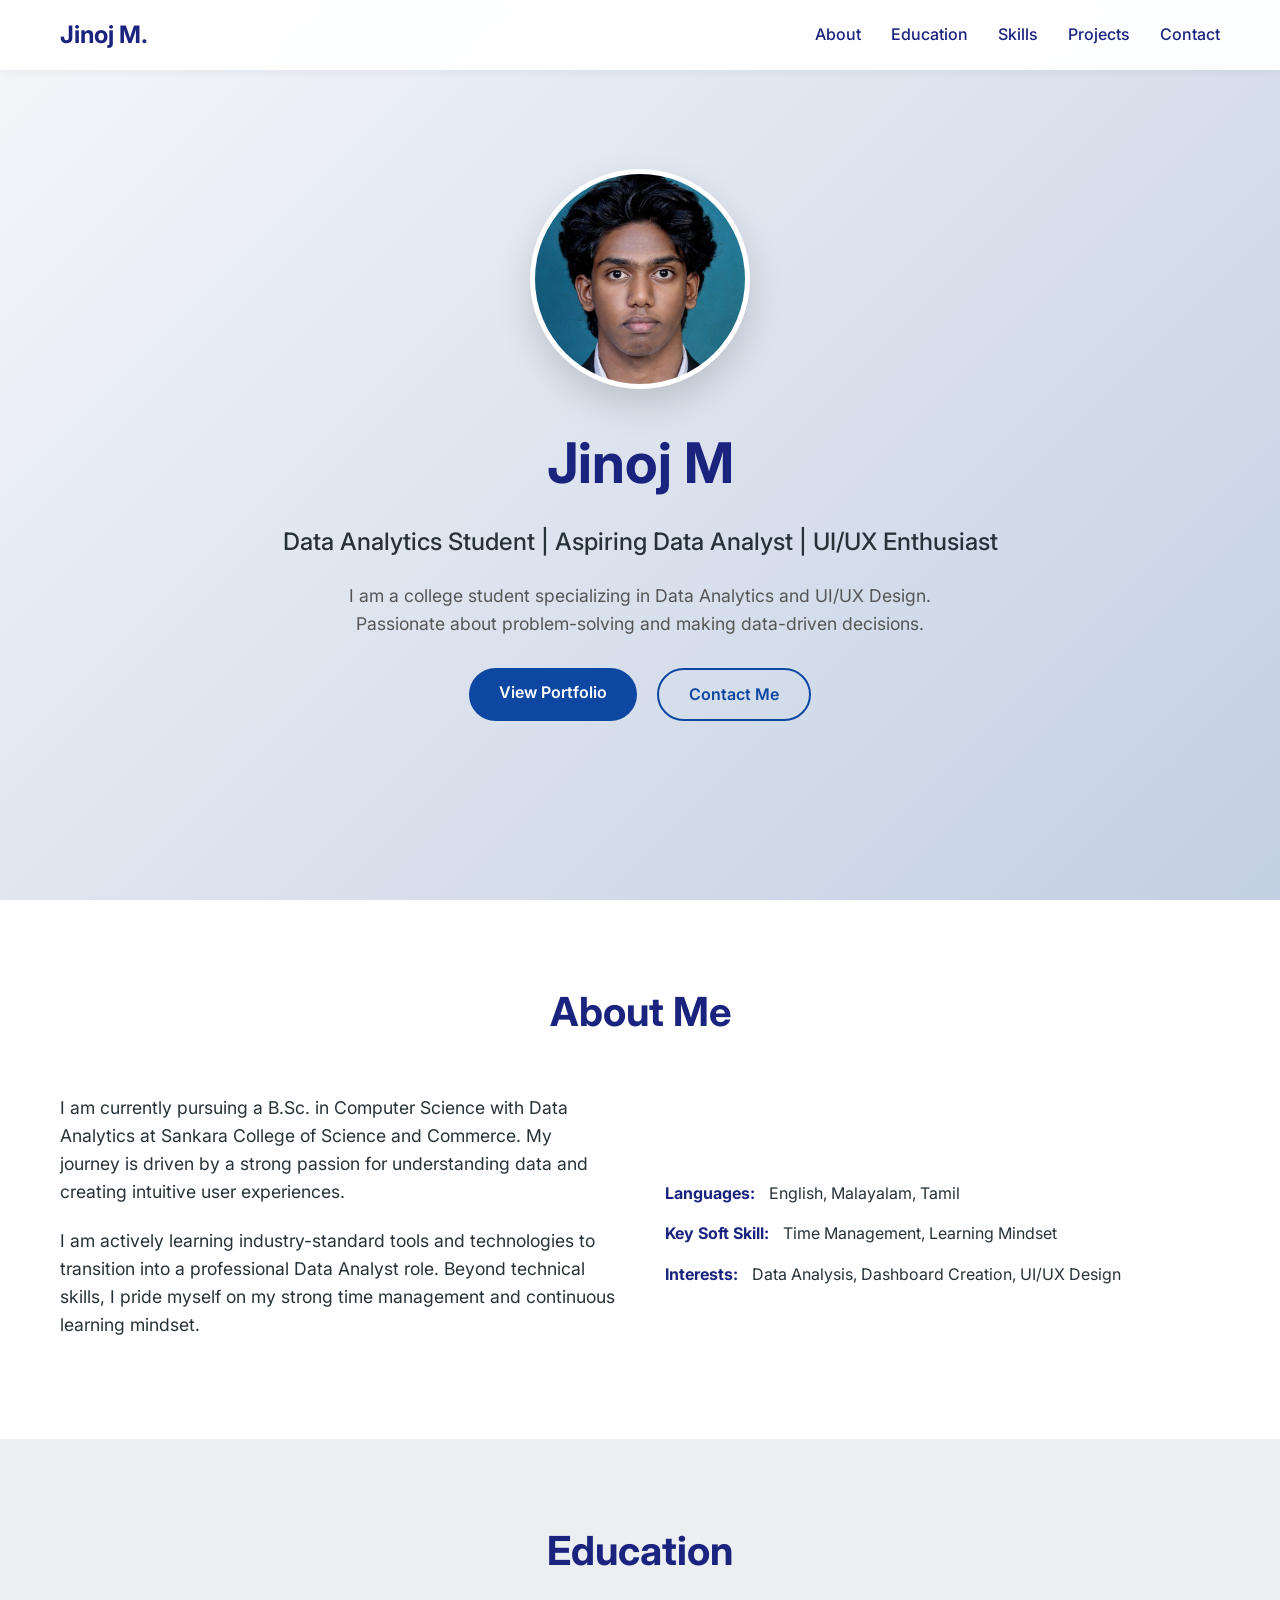
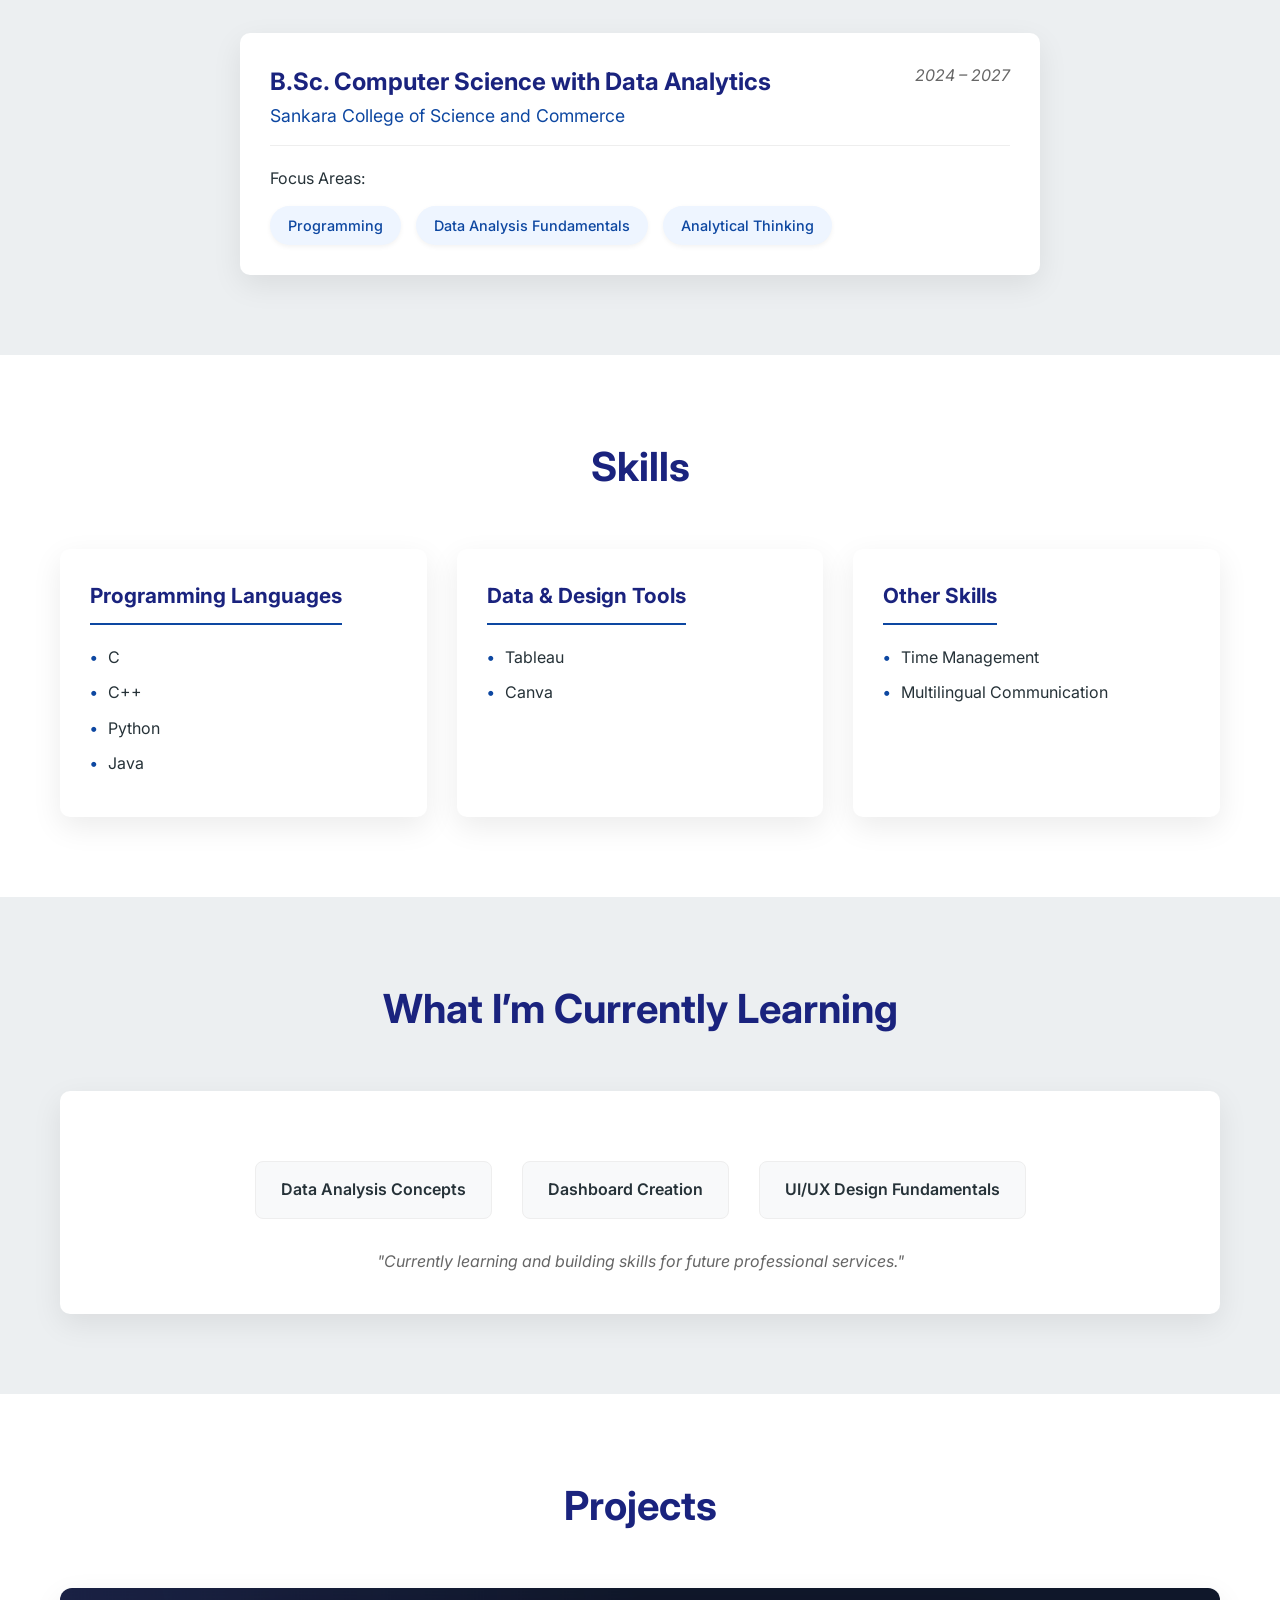
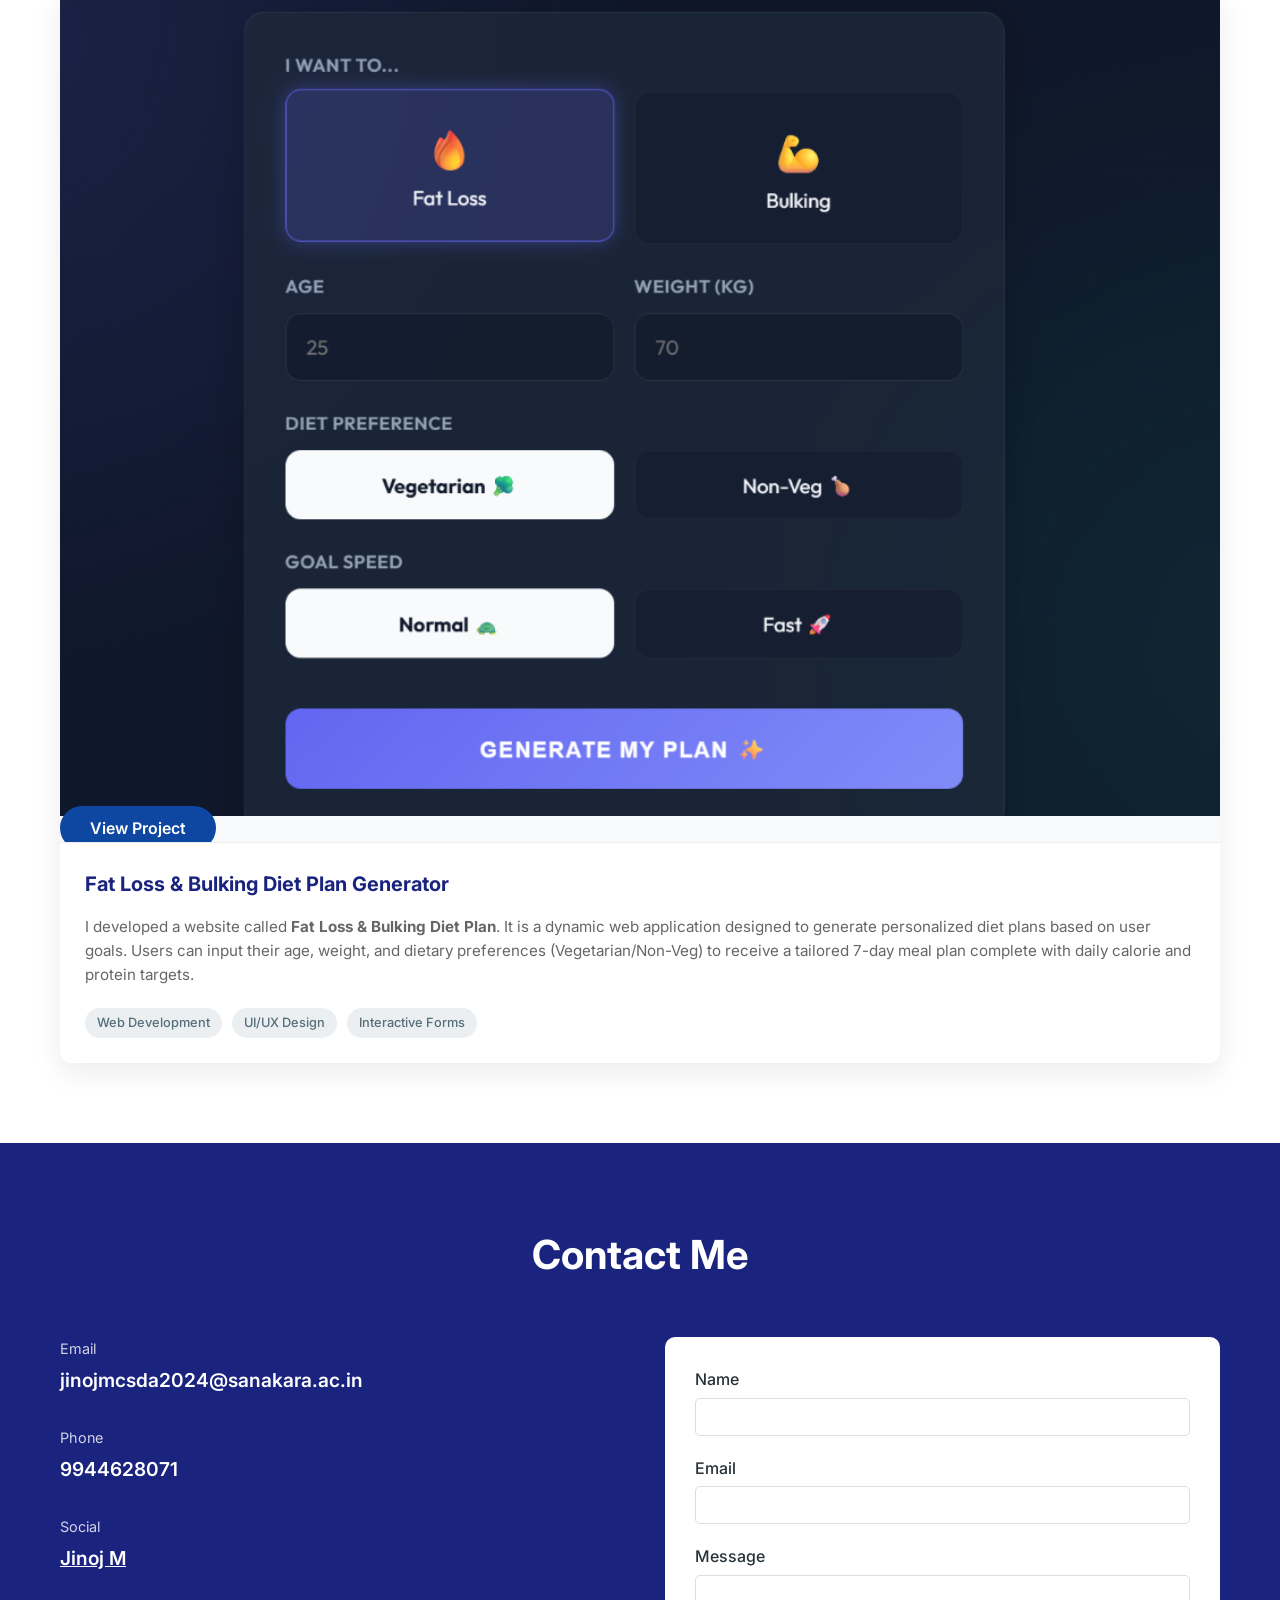
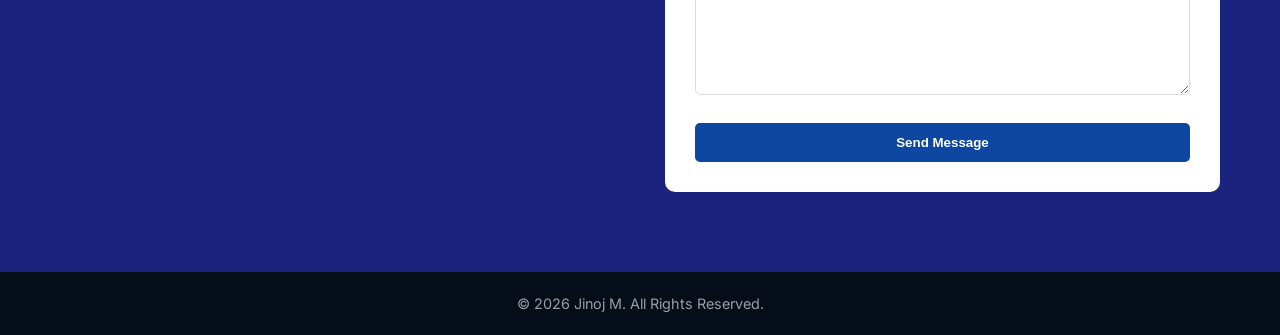
==== index.html @ 9c30ae32 "Initial commit" ====
<!DOCTYPE html>
<html lang="en">

<head>
    <meta charset="UTF-8">
    <meta name="viewport" content="width=device-width, initial-scale=1.0">
    <title>Jinoj M | Data Analysis & UI/UX Portfolio</title>
    <meta name="description"
        content="Portfolio of Jinoj M - Computer Science student specializing in Data Analytics and UI/UX Design.">
    <link href="https://fonts.googleapis.com/css2?family=Inter:wght@400;500;600;700&display=swap" rel="stylesheet">
    <link rel="stylesheet" href="styles.css">
</head>

<body>

    <!-- Header -->
    <header>
        <div class="container">
            <nav>
                <div class="logo">Jinoj M.</div>
                <ul class="nav-links">
                    <li><a href="#about">About</a></li>
                    <li><a href="#education">Education</a></li>
                    <li><a href="#skills">Skills</a></li>
                    <li><a href="#projects">Projects</a></li>
                    <li><a href="#contact">Contact</a></li>
                </ul>
            </nav>
        </div>
    </header>

    <!-- Hero Section -->
    <section id="hero">
        <div class="container hero-content">
            <div class="profile-img-container">
                <img src="assets/profile.jpg" alt="Jinoj M" class="profile-img">
            </div>
            <h1 class="hero-title">Jinoj M</h1>
            <h2 class="hero-subtitle">Data Analytics Student | Aspiring Data Analyst | UI/UX Enthusiast</h2>
            <p class="hero-description">
                I am a college student specializing in Data Analytics and UI/UX Design.
                Passionate about problem-solving and making data-driven decisions.
            </p>
            <div class="cta-buttons">
                <a href="#projects" class="btn btn-primary">View Portfolio</a>
                <a href="#contact" class="btn btn-secondary">Contact Me</a>
            </div>
        </div>
    </section>

    <!-- About Section -->
    <section id="about">
        <div class="container">
            <h2 class="section-title">About Me</h2>
            <div class="about-grid">
                <div class="about-text">
                    <p>
                        I am currently pursuing a B.Sc. in Computer Science with Data Analytics at Sankara College of
                        Science and Commerce.
                        My journey is driven by a strong passion for understanding data and creating intuitive user
                        experiences.
                    </p>
                    <p>
                        I am actively learning industry-standard tools and technologies to transition into a
                        professional Data Analyst role.
                        Beyond technical skills, I pride myself on my strong time management and continuous learning
                        mindset.
                    </p>
                </div>
                <div class="about-info">
                    <ul class="info-list">
                        <li class="info-item">
                            <span class="info-label">Languages:</span> English, Malayalam, Tamil
                        </li>
                        <li class="info-item">
                            <span class="info-label">Key Soft Skill:</span> Time Management, Learning Mindset
                        </li>
                        <li class="info-item">
                            <span class="info-label">Interests:</span> Data Analysis, Dashboard Creation, UI/UX Design
                        </li>
                    </ul>
                </div>
            </div>
        </div>
    </section>

    <!-- Education Section -->
    <section id="education">
        <div class="container">
            <h2 class="section-title">Education</h2>
            <div class="edu-card">
                <div class="edu-header">
                    <div>
                        <div class="degree">B.Sc. Computer Science with Data Analytics</div>
                        <div class="institution">Sankara College of Science and Commerce</div>
                    </div>
                    <div class="year">2024 – 2027</div>
                </div>
                <p>Focus Areas:</p>
                <div class="coursework-list">
                    <span class="course-tag">Programming</span>
                    <span class="course-tag">Data Analysis Fundamentals</span>
                    <span class="course-tag">Analytical Thinking</span>
                </div>
            </div>
        </div>
    </section>

    <!-- Skills Section -->
    <section id="skills">
        <div class="container">
            <h2 class="section-title">Skills</h2>
            <div class="skills-grid">
                <!-- Programming Languages -->
                <div class="skill-category">
                    <h3 class="category-title">Programming Languages</h3>
                    <ul class="skill-list">
                        <li>C</li>
                        <li>C++</li>
                        <li>Python</li>
                        <li>Java</li>
                    </ul>
                </div>

                <!-- Data & Design Tools -->
                <div class="skill-category">
                    <h3 class="category-title">Data & Design Tools</h3>
                    <ul class="skill-list">
                        <li>Tableau</li>
                        <li>Canva</li>
                    </ul>
                </div>

                <!-- Other Skills -->
                <div class="skill-category">
                    <h3 class="category-title">Other Skills</h3>
                    <ul class="skill-list">
                        <li>Time Management</li>
                        <li>Multilingual Communication</li>
                    </ul>
                </div>
            </div>
        </div>
    </section>

    <!-- Services / Learning Focus -->
    <section id="learning">
        <div class="container">
            <h2 class="section-title">What I’m Currently Learning</h2>
            <div class="learning-card">
                <div class="learning-items">
                    <div class="learning-item">Data Analysis Concepts</div>
                    <div class="learning-item">Dashboard Creation</div>
                    <div class="learning-item">UI/UX Design Fundamentals</div>
                </div>
                <p class="learning-note">"Currently learning and building skills for future professional services."</p>
            </div>
        </div>
    </section>

    <!-- Projects Section -->
    <section id="projects">
        <div class="container">
            <h2 class="section-title">Projects</h2>
            <div class="projects-grid">
                <!-- Diet Plan Project -->
                <div class="project-card active-project">
                    <div class="project-image">
                        <img src="assets/project_diet_1.png" alt="Fat Loss & Bulking Diet Plan App">
                        <div class="project-overlay">
                            <a href="file:///C:/Users/Manoj%20M/Documents/fat%20loss%20and%20bulking%20diet%20plan/index.html"
                                class="btn btn-primary btn-sm" target="_blank">View Project</a>
                        </div>
                    </div>
                    <div class="project-info">
                        <h3>Fat Loss & Bulking Diet Plan Generator</h3>
                        <p class="project-desc">
                            I developed a website called <strong>Fat Loss & Bulking Diet Plan</strong>. It is a dynamic
                            web application designed to generate personalized diet plans based on user goals.
                            Users can input their age, weight, and dietary preferences (Vegetarian/Non-Veg) to receive a
                            tailored 7-day meal plan
                            complete with daily calorie and protein targets.
                        </p>
                        <ul class="project-tags">
                            <li>Web Development</li>
                            <li>UI/UX Design</li>
                            <li>Interactive Forms</li>
                        </ul>
                    </div>
                </div>
                <!-- Additional placeholder cards can be added here -->
            </div>
        </div>
    </section>

    <!-- Contact Section -->
    <section id="contact">
        <div class="container">
            <h2 class="section-title">Contact Me</h2>
            <div class="contact-content">
                <div class="contact-info">
                    <div class="contact-info-item">
                        <span class="contact-label">Email</span>
                        <div class="contact-value"><a
                                href="mailto:jinojmcsda2024@sanakara.ac.in">jinojmcsda2024@sanakara.ac.in</a></div>
                    </div>
                    <div class="contact-info-item">
                        <span class="contact-label">Phone</span>
                        <div class="contact-value"><a href="tel:9944628071">9944628071</a></div>
                    </div>
                    <div class="contact-info-item">
                        <span class="contact-label">Social</span>
                        <div class="contact-value"><a href="https://www.linkedin.com/in/jinoj-m" target="_blank"
                                style="text-decoration: underline;">Jinoj M</a></div>
                    </div>
                </div>
                <div class="contact-form-container">
                    <form class="contact-form">
                        <div class="form-group">
                            <label for="name">Name</label>
                            <input type="text" id="name" required>
                        </div>
                        <div class="form-group">
                            <label for="email">Email</label>
                            <input type="email" id="email" required>
                        </div>
                        <div class="form-group">
                            <label for="message">Message</label>
                            <textarea id="message" required></textarea>
                        </div>
                        <button type="submit" class="submit-btn">Send Message</button>
                    </form>
                </div>
            </div>
        </div>
    </section>

    <footer>
        <div class="container">
            <p>&copy; 2026 Jinoj M. All Rights Reserved.</p>
        </div>
    </footer>

    <script src="script.js"></script>
</body>

</html>
---- styles.css ----
:root {
    --primary-color: #0d47a1;
    /* Deeper, more professional blue */
    --accent-color: #1976d2;
    /* Brighter accent */
    --secondary-color: #1a237e;
    /* Deep navy */
    --text-color: #263238;
    /* Dark slate for better readability */
    --text-light: #546e7a;
    --bg-color: #ffffff;
    --light-bg: #eceff1;
    /* Very subtle cool grey */
    --card-shadow: 0 10px 30px rgba(0, 0, 0, 0.08);
    /* softer, deeper shadow */
    --transition-speed: 0.3s;
    --font-family: 'Inter', system-ui, -apple-system, sans-serif;
}

* {
    margin: 0;
    padding: 0;
    box-sizing: border-box;
}

body {
    font-family: var(--font-family);
    line-height: 1.6;
    color: var(--text-color);
    background-color: var(--bg-color);
}

a {
    text-decoration: none;
    color: inherit;
    transition: color var(--transition-speed);
}

ul {
    list-style: none;
}

/* Base Layout */
.container {
    max-width: 1200px;
    margin: 0 auto;
    padding: 0 20px;
}

section {
    padding: 80px 0;
}

.section-title {
    text-align: center;
    font-size: 2.5rem;
    margin-bottom: 50px;
    color: var(--secondary-color);
}

/* Header */
header {
    background: rgba(255, 255, 255, 0.95);
    backdrop-filter: blur(10px);
    position: fixed;
    width: 100%;
    top: 0;
    z-index: 1000;
    box-shadow: 0 2px 10px rgba(0, 0, 0, 0.05);
}

nav {
    display: flex;
    justify-content: space-between;
    align-items: center;
    height: 70px;
}

.logo {
    font-size: 1.5rem;
    font-weight: 700;
    color: var(--secondary-color);
}

.nav-links {
    display: flex;
    gap: 30px;
}

.nav-links a {
    font-weight: 500;
    color: var(--secondary-color);
}

.nav-links a:hover {
    color: var(--primary-color);
}

/* Hero Section */
#hero {
    height: 100vh;
    display: flex;
    align-items: center;
    justify-content: center;
    background: linear-gradient(135deg, #f5f7fa 0%, #c3cfe2 100%);
    padding-top: 70px;
}

.hero-content {
    text-align: center;
    max-width: 800px;
}

.profile-img-container {
    width: 220px;
    height: 220px;
    margin: 0 auto 30px;
    border-radius: 50%;
    overflow: hidden;
    border: 5px solid white;
    box-shadow: 0 15px 35px rgba(0, 0, 0, 0.15);
    /* specific shadow for depth */
    position: relative;
    background: #fff;
}

.profile-img {
    width: 100%;
    height: 100%;
    object-fit: cover;
    object-position: center 20%;
    /* Shifts focus slightly up to face/hair */
    transition: transform 0.5s ease;
}

.profile-img:hover {
    transform: scale(1.05);
    /* Subtle zoom on hover */
}

.hero-title {
    font-size: 3.5rem;
    color: var(--secondary-color);
    margin-bottom: 15px;
}

.hero-subtitle {
    font-size: 1.5rem;
    color: var(--text-color);
    margin-bottom: 20px;
    font-weight: 500;
}

.hero-description {
    font-size: 1.1rem;
    color: #555;
    margin-bottom: 30px;
    max-width: 600px;
    margin-left: auto;
    margin-right: auto;
}

.cta-buttons {
    display: flex;
    gap: 20px;
    justify-content: center;
}

.btn {
    padding: 12px 30px;
    border-radius: 30px;
    font-weight: 600;
    cursor: pointer;
    transition: transform var(--transition-speed), box-shadow var(--transition-speed);
}

.btn:hover {
    transform: translateY(-2px);
    box-shadow: 0 5px 15px rgba(0, 0, 0, 0.1);
}

.btn-primary {
    background-color: var(--primary-color);
    color: white;
    border: none;
}

.btn-secondary {
    background-color: transparent;
    border: 2px solid var(--primary-color);
    color: var(--primary-color);
}

.btn-secondary:hover {
    background-color: var(--primary-color);
    color: white;
}

/* About Section */
#about {
    background-color: var(--bg-color);
}

.about-grid {
    display: grid;
    grid-template-columns: 1fr 1fr;
    gap: 50px;
    align-items: center;
}

.about-text p {
    margin-bottom: 20px;
    font-size: 1.1rem;
}

.info-list {
    margin-top: 30px;
}

.info-item {
    margin-bottom: 15px;
}

.info-label {
    font-weight: 700;
    color: var(--secondary-color);
    margin-right: 10px;
}

/* Education Section */
#education {
    background-color: var(--light-bg);
}

.edu-card {
    background: white;
    padding: 30px;
    border-radius: 10px;
    box-shadow: var(--card-shadow);
    max-width: 800px;
    margin: 0 auto;
}

.edu-header {
    display: flex;
    justify-content: space-between;
    margin-bottom: 20px;
    border-bottom: 1px solid #eee;
    padding-bottom: 15px;
}

.degree {
    font-size: 1.5rem;
    color: var(--secondary-color);
    font-weight: 700;
}

.institution {
    font-size: 1.1rem;
    color: var(--primary-color);
}

.year {
    color: #666;
    font-style: italic;
}

.coursework-list {
    display: flex;
    gap: 15px;
    flex-wrap: wrap;
    margin-top: 15px;
}

.course-tag {
    background: #eef5ff;
    color: var(--primary-color);
    padding: 8px 18px;
    border-radius: 25px;
    font-size: 0.9rem;
    font-weight: 500;
    box-shadow: 0 2px 5px rgba(0, 0, 0, 0.05);
}

/* Skills Section */
#skills {
    background-color: var(--bg-color);
}

.skills-grid {
    display: grid;
    grid-template-columns: repeat(auto-fit, minmax(300px, 1fr));
    gap: 30px;
}

.skill-category {
    background: white;
    padding: 30px;
    border-radius: 10px;
    box-shadow: var(--card-shadow);
    transition: transform var(--transition-speed);
}

.skill-category:hover {
    transform: translateY(-5px);
}

.category-title {
    font-size: 1.3rem;
    margin-bottom: 20px;
    color: var(--secondary-color);
    border-bottom: 2px solid var(--primary-color);
    padding-bottom: 10px;
    display: inline-block;
}

.skill-list li {
    margin-bottom: 10px;
    display: flex;
    align-items: center;
}

.skill-list li::before {
    content: "•";
    color: var(--primary-color);
    font-weight: bold;
    margin-right: 10px;
}

/* Services / Learning Section */
#learning {
    background-color: var(--light-bg);
}

.learning-card {
    background: white;
    padding: 40px;
    border-radius: 10px;
    box-shadow: var(--card-shadow);
    text-align: center;
}

.learning-items {
    display: flex;
    justify-content: center;
    gap: 30px;
    flex-wrap: wrap;
    margin: 30px 0;
}

.learning-item {
    background: #f8f9fa;
    padding: 15px 25px;
    border-radius: 8px;
    border: 1px solid #eee;
    font-weight: 600;
}

.learning-note {
    color: #666;
    font-style: italic;
    margin-top: 20px;
}

/* Projects Section */
#projects {
    background-color: var(--bg-color);
}

.projects-grid {
    display: grid;
    grid-template-columns: repeat(auto-fit, minmax(320px, 1fr));
    gap: 30px;
}

.project-card {
    background: white;
    border-radius: 12px;
    overflow: hidden;
    box-shadow: var(--card-shadow);
    transition: transform var(--transition-speed);
    display: flex;
    flex-direction: column;
    border: none;
    height: auto;
}

.project-card:hover {
    transform: translateY(-5px);
}

.project-image {
    width: 100%;
    height: auto;
    /* Let image define height */
    overflow: hidden;
    position: relative;
    background: #f8f9fa;
    border-bottom: 1px solid #eee;
}

.project-image img {
    width: 100%;
    height: auto;
    display: block;
    transition: transform 0.5s;
}

.project-card:hover .project-image img {
    transform: scale(1.05);
}

.project-info {
    padding: 25px;
}

.project-info h3 {
    font-size: 1.25rem;
    margin-bottom: 15px;
    color: var(--secondary-color);
}

.project-desc {
    font-size: 0.95rem;
    color: #666;
    margin-bottom: 20px;
    line-height: 1.6;
}

.project-tags {
    display: flex;
    gap: 10px;
    flex-wrap: wrap;
    margin-top: auto;
}

.project-tags li {
    background: var(--light-bg);
    color: var(--text-light);
    font-size: 0.8rem;
    padding: 5px 12px;
    border-radius: 15px;
    font-weight: 500;
}

.project-tags li::before {
    content: none;
}

/* Contact Section */
#contact {
    background-color: var(--secondary-color);
    color: white;
}

#contact .section-title {
    color: white;
}

.contact-content {
    display: grid;
    grid-template-columns: 1fr 1fr;
    gap: 50px;
}

.contact-info-item {
    margin-bottom: 30px;
}

.contact-label {
    display: block;
    font-size: 0.9rem;
    opacity: 0.8;
    margin-bottom: 5px;
}

.contact-value {
    font-size: 1.2rem;
    font-weight: 600;
}

.contact-form {
    background: white;
    padding: 30px;
    border-radius: 10px;
    color: var(--text-color);
}

.form-group {
    margin-bottom: 20px;
}

.form-group label {
    display: block;
    margin-bottom: 5px;
    font-weight: 500;
}

.form-group input,
.form-group textarea {
    width: 100%;
    padding: 10px;
    border: 1px solid #ddd;
    border-radius: 5px;
    font-family: inherit;
}

.form-group textarea {
    height: 120px;
    resize: vertical;
}

.submit-btn {
    width: 100%;
    background-color: var(--primary-color);
    color: white;
    border: none;
    padding: 12px;
    border-radius: 5px;
    font-weight: 600;
    cursor: pointer;
}

.submit-btn:hover {
    background-color: #0056b3;
}

/* Footer */
footer {
    background-color: #050d18;
    color: rgba(255, 255, 255, 0.6);
    text-align: center;
    padding: 20px 0;
    font-size: 0.9rem;
}

/* Responsive */
@media (max-width: 768px) {
    .nav-links {
        display: none;
        /* Simplification for task; would usually be a hamburger menu */
    }

    .hero-title {
        font-size: 2.5rem;
    }

    .about-grid,
    .contact-content {
        grid-template-columns: 1fr;
    }

    .contact-form {
        margin-top: 30px;
    }
}
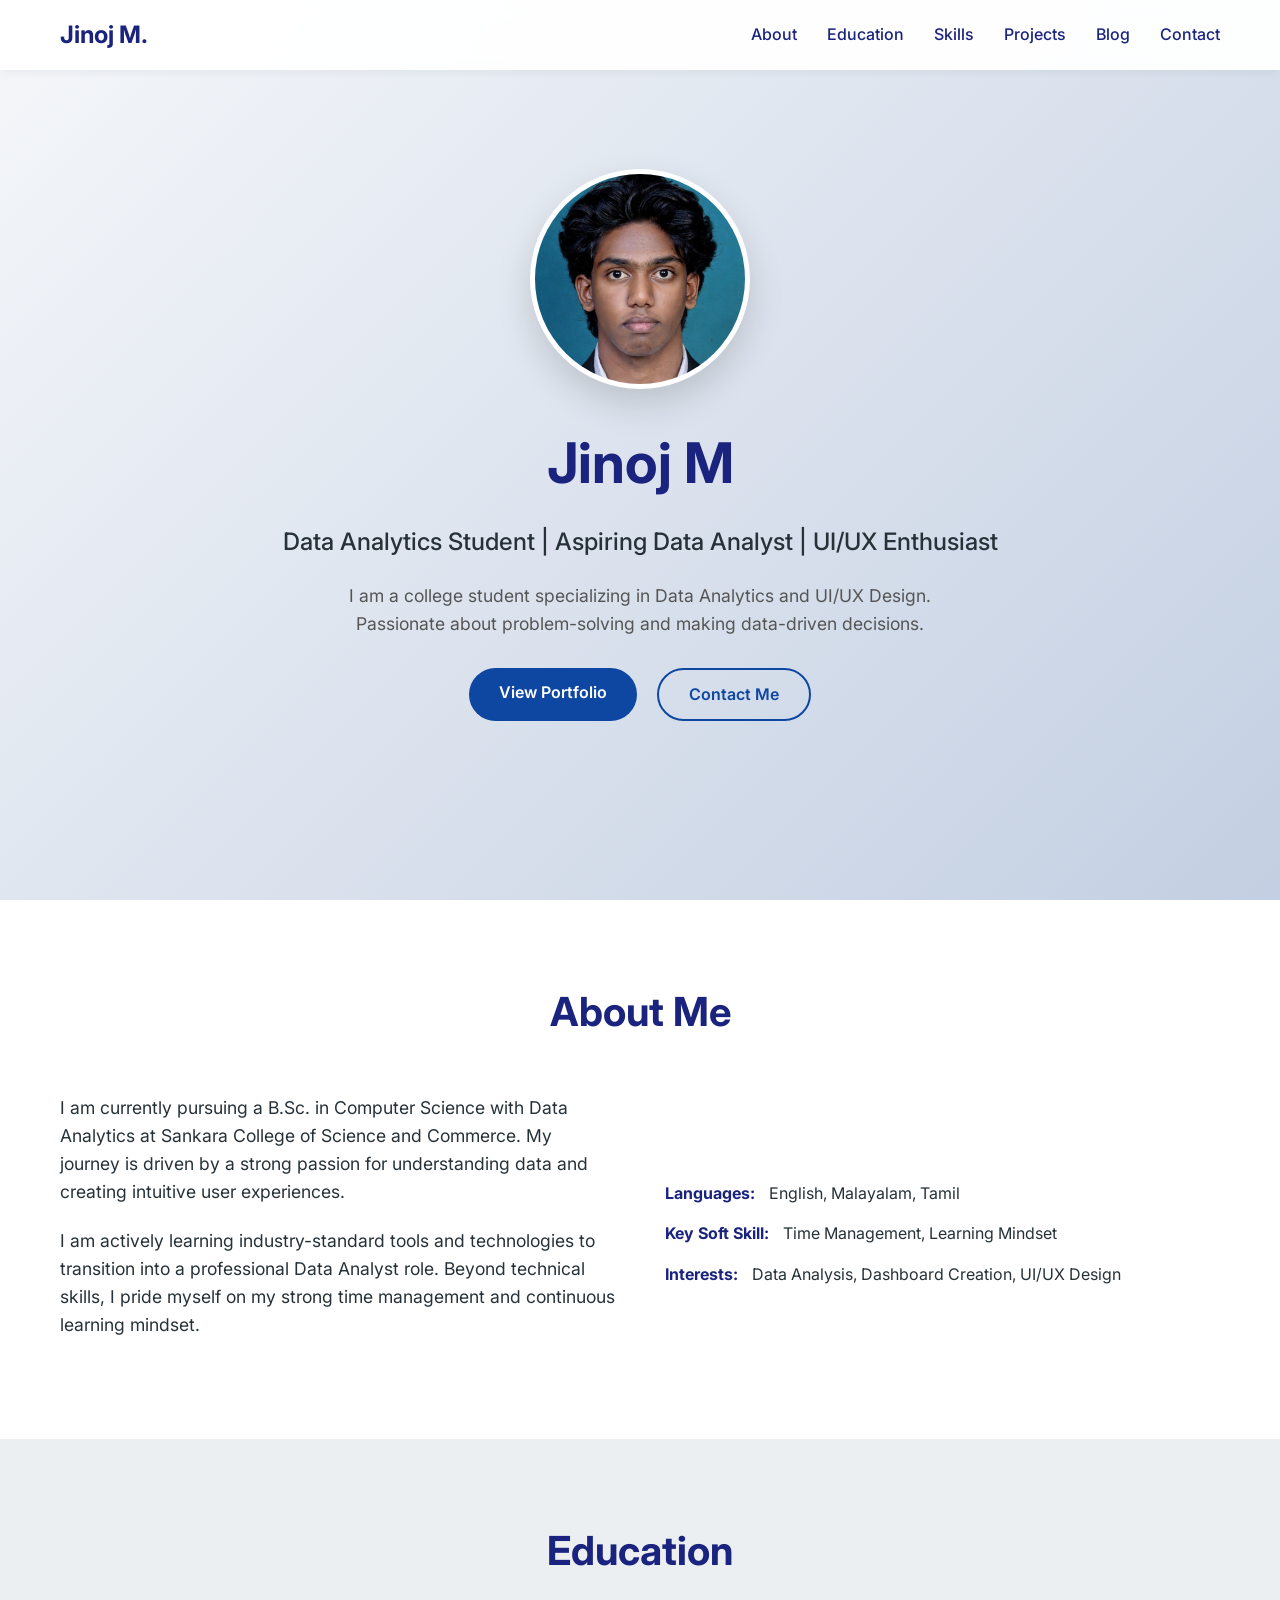
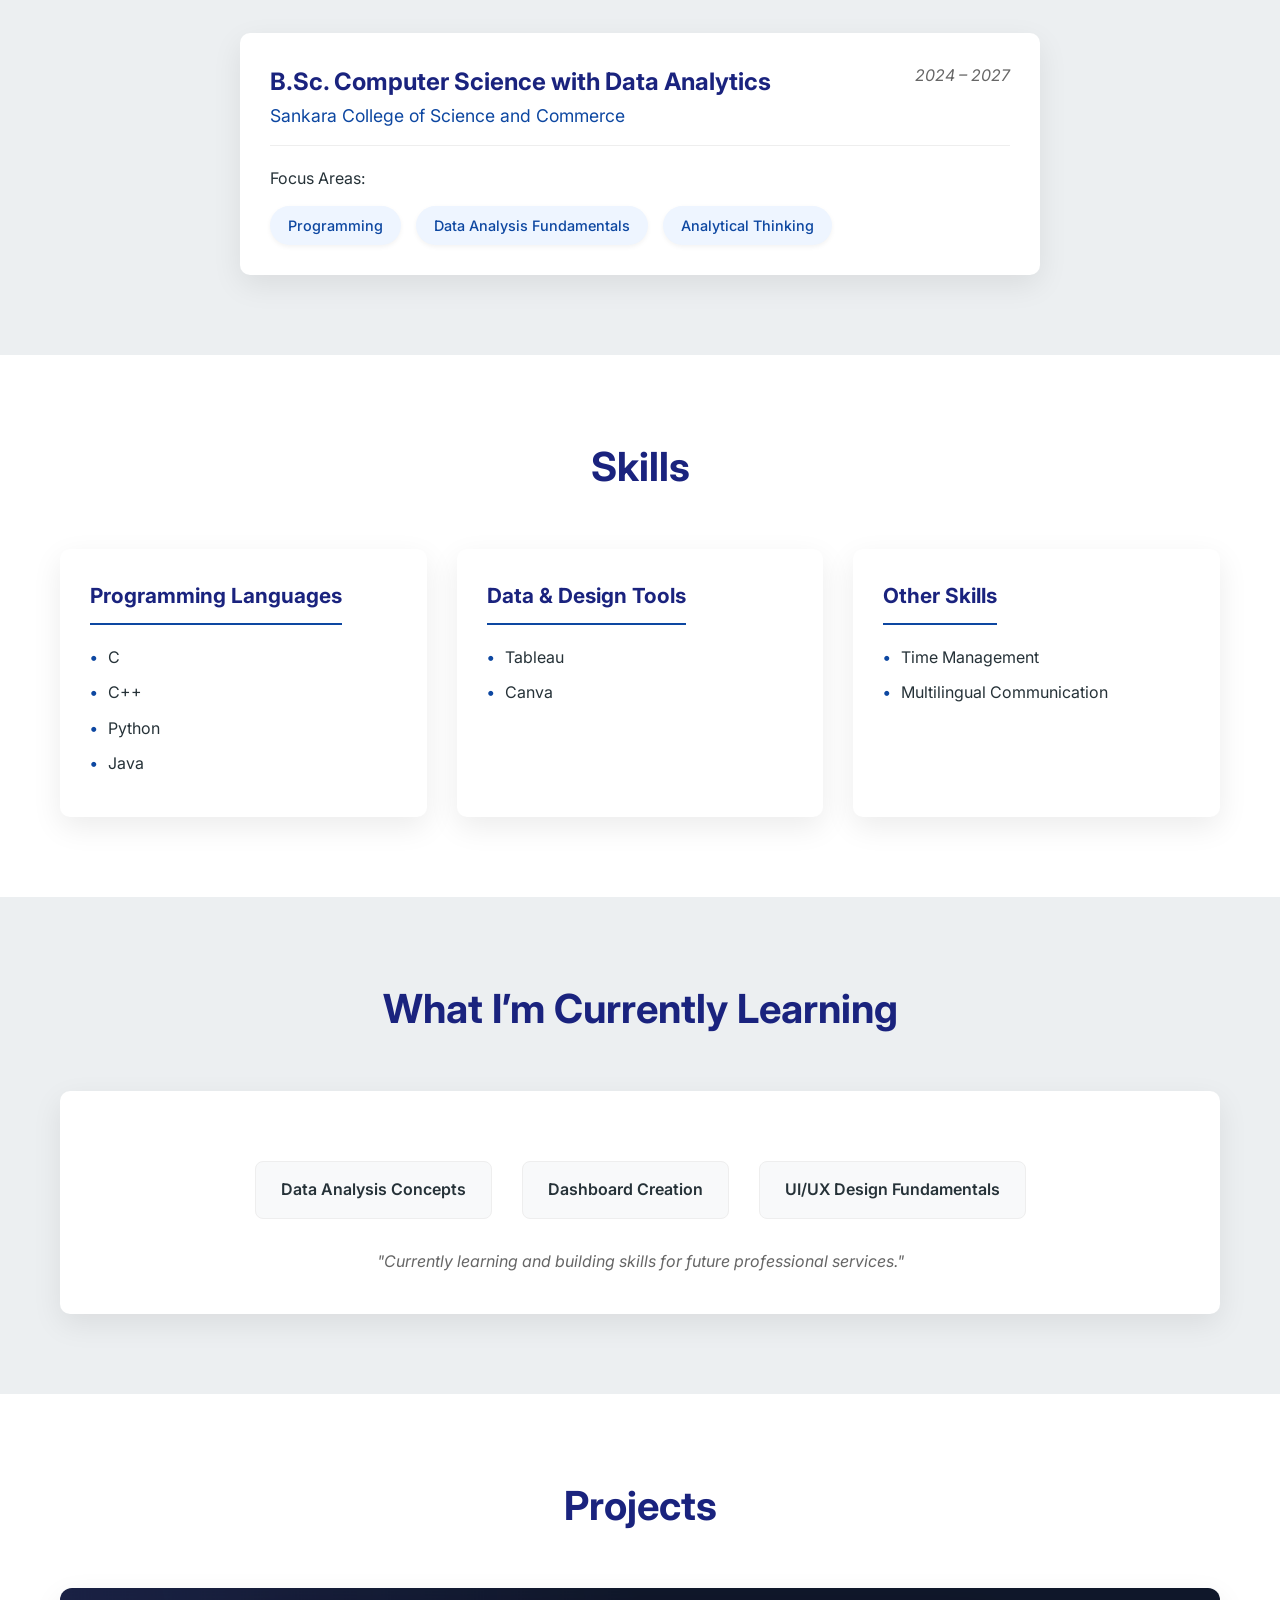
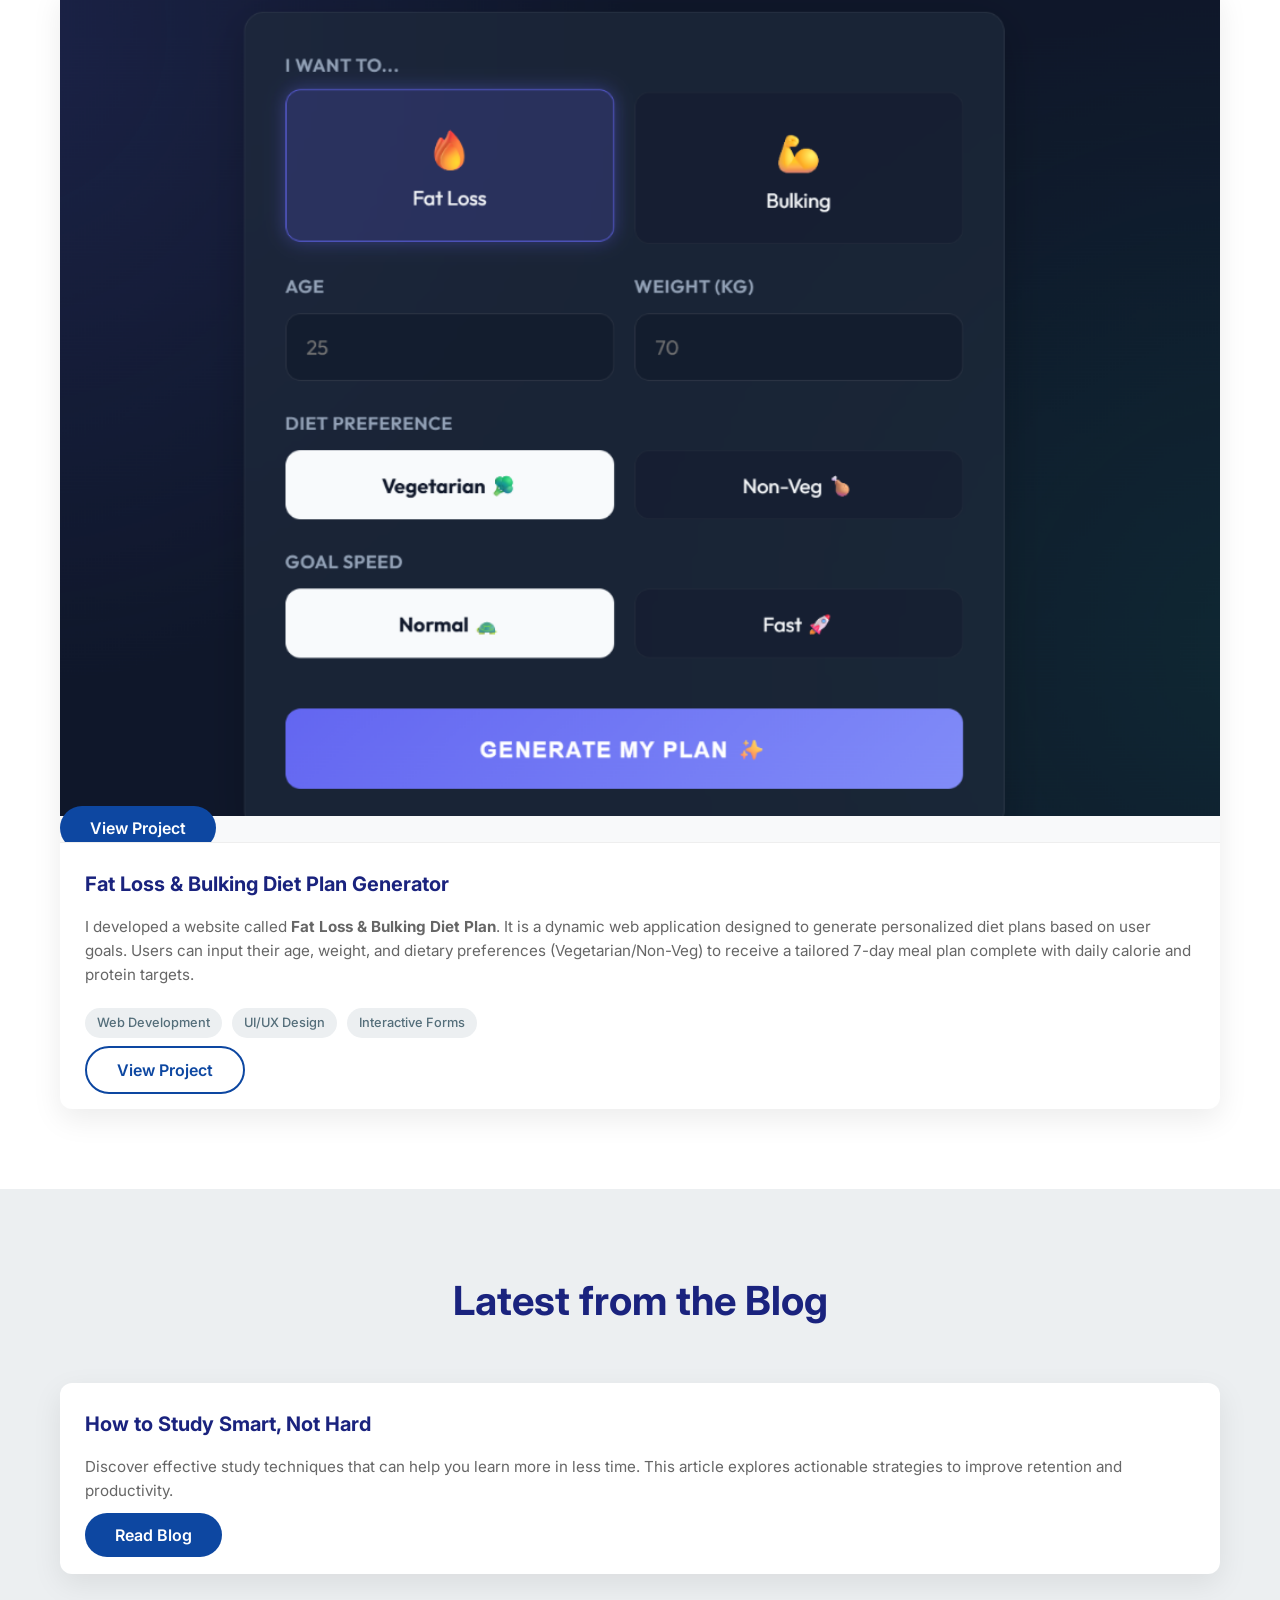
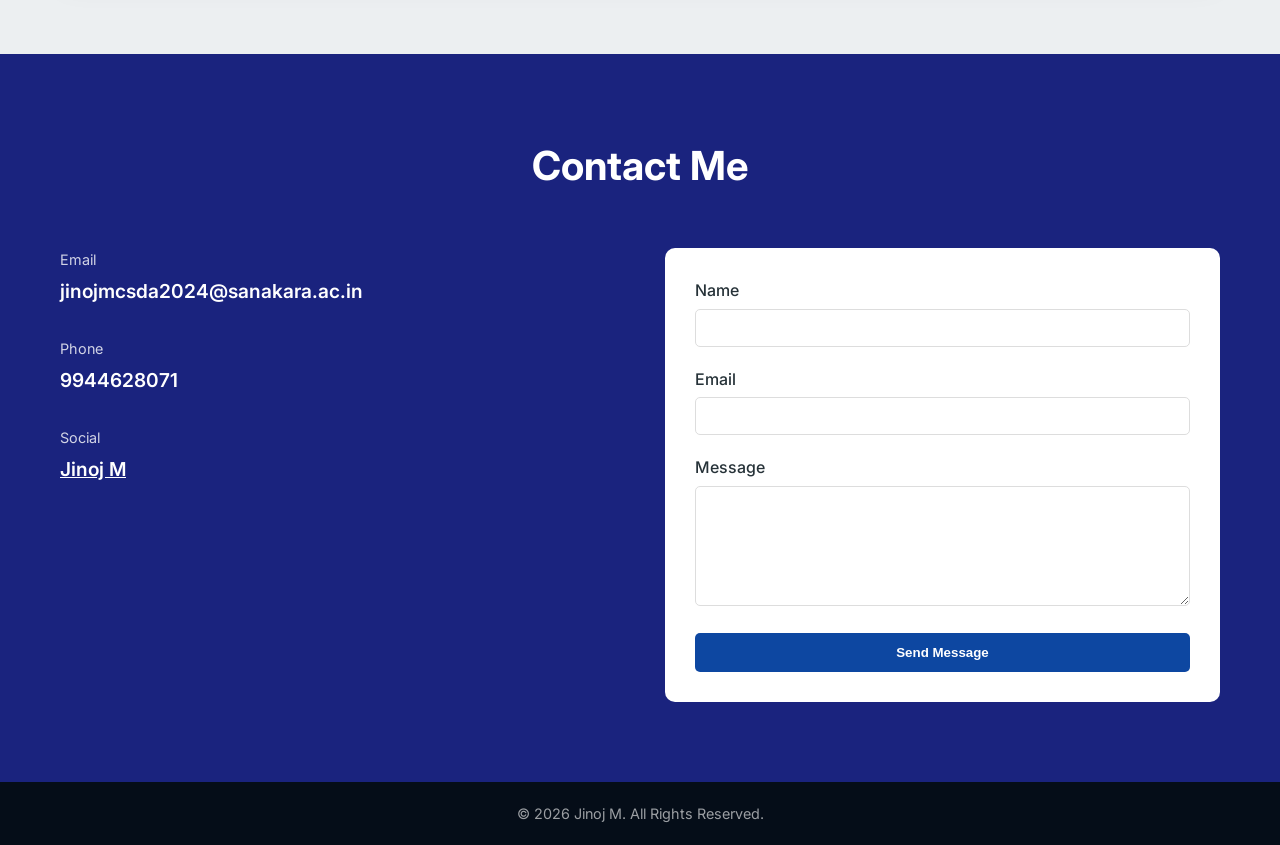
==== commit 1ec65264: "Link contact form to Google Forms with confirmation popup" ====
--- a/index.html
+++ b/index.html
@@ -23,6 +23,7 @@
                     <li><a href="#education">Education</a></li>
                     <li><a href="#skills">Skills</a></li>
                     <li><a href="#projects">Projects</a></li>
+                    <li><a href="#blog">Blog</a></li>
                     <li><a href="#contact">Contact</a></li>
                 </ul>
             </nav>
@@ -168,8 +169,8 @@
                     <div class="project-image">
                         <img src="assets/project_diet_1.png" alt="Fat Loss & Bulking Diet Plan App">
                         <div class="project-overlay">
-                            <a href="file:///C:/Users/Manoj%20M/Documents/fat%20loss%20and%20bulking%20diet%20plan/index.html"
-                                class="btn btn-primary btn-sm" target="_blank">View Project</a>
+                            <a href="https://fat-loss-and-bulking-diet-plan.vercel.app/" class="btn btn-primary btn-sm"
+                                target="_blank">View Project</a>
                         </div>
                     </div>
                     <div class="project-info">
@@ -186,9 +187,31 @@
                             <li>UI/UX Design</li>
                             <li>Interactive Forms</li>
                         </ul>
+                        <div style="margin-top: 20px;">
+                            <a href="https://fat-loss-and-bulking-diet-plan.vercel.app/"
+                                class="btn btn-secondary btn-sm" target="_blank">View Project</a>
+                        </div>
                     </div>
                 </div>
                 <!-- Additional placeholder cards can be added here -->
+            </div>
+        </div>
+    </section>
+
+    <!-- Blog Section -->
+    <section id="blog">
+        <div class="container">
+            <h2 class="section-title">Latest from the Blog</h2>
+            <div class="project-card active-project">
+                <div class="project-info">
+                    <h3>How to Study Smart, Not Hard</h3>
+                    <p class="project-desc">
+                        Discover effective study techniques that can help you learn more in less time.
+                        This article explores actionable strategies to improve retention and productivity.
+                    </p>
+                    <a href="https://jinojmcsda2024.blogspot.com/2025/12/how-to-study-smartnot-hard.html"
+                        class="btn btn-primary btn-sm" target="_blank">Read Blog</a>
+                </div>
             </div>
         </div>
     </section>
@@ -215,18 +238,21 @@
                     </div>
                 </div>
                 <div class="contact-form-container">
-                    <form class="contact-form">
+                    <iframe name="hidden_iframe" id="hidden_iframe" style="display:none;"></iframe>
+                    <form class="contact-form"
+                        action="https://docs.google.com/forms/u/0/d/e/1FAIpQLSc8WsNrbrHzff-tQQwN0X__z4vvIePyeGswiT_-c7lFA3r1sw/formResponse"
+                        method="POST" target="hidden_iframe">
                         <div class="form-group">
                             <label for="name">Name</label>
-                            <input type="text" id="name" required>
+                            <input type="text" id="name" name="entry.1397422037" required>
                         </div>
                         <div class="form-group">
                             <label for="email">Email</label>
-                            <input type="email" id="email" required>
+                            <input type="email" id="email" name="entry.459015964" required>
                         </div>
                         <div class="form-group">
                             <label for="message">Message</label>
-                            <textarea id="message" required></textarea>
+                            <textarea id="message" name="entry.193045399" required></textarea>
                         </div>
                         <button type="submit" class="submit-btn">Send Message</button>
                     </form>
@@ -235,6 +261,18 @@
         </div>
     </section>
 
+    <!-- Success Modal -->
+    <div id="success-modal" class="popup-overlay">
+        <div class="popup-content">
+            <h3>Thank You!</h3>
+            <p>Your message has been sent successfully. I will get back to you soon.</p>
+            <button class="btn btn-primary" onclick="closePopup()">Close</button>
+        </div>
+    </div>
+    </div>
+    </div>
+    </section>
+
     <footer>
         <div class="container">
             <p>&copy; 2026 Jinoj M. All Rights Reserved.</p>
--- a/styles.css
+++ b/styles.css
@@ -447,6 +447,12 @@
     content: none;
 }
 
+/* Blog Section */
+#blog {
+    background-color: var(--light-bg);
+}
+
+/* Projects Section */
 /* Contact Section */
 #contact {
     background-color: var(--secondary-color);
@@ -553,4 +559,52 @@
     .contact-form {
         margin-top: 30px;
     }
+}
+
+/* Popup Modal */
+.popup-overlay {
+    position: fixed;
+    top: 0;
+    left: 0;
+    width: 100%;
+    height: 100%;
+    background: rgba(0, 0, 0, 0.5);
+    display: flex;
+    justify-content: center;
+    align-items: center;
+    z-index: 2000;
+    opacity: 0;
+    visibility: hidden;
+    transition: opacity 0.3s, visibility 0.3s;
+}
+
+.popup-overlay.show {
+    opacity: 1;
+    visibility: visible;
+}
+
+.popup-content {
+    background: white;
+    padding: 30px;
+    border-radius: 10px;
+    text-align: center;
+    box-shadow: 0 15px 30px rgba(0, 0, 0, 0.2);
+    transform: translateY(20px);
+    transition: transform 0.3s;
+    max-width: 400px;
+    width: 90%;
+}
+
+.popup-overlay.show .popup-content {
+    transform: translateY(0);
+}
+
+.popup-content h3 {
+    color: var(--secondary-color);
+    margin-bottom: 15px;
+}
+
+.popup-content p {
+    margin-bottom: 25px;
+    color: var(--text-color);
 }
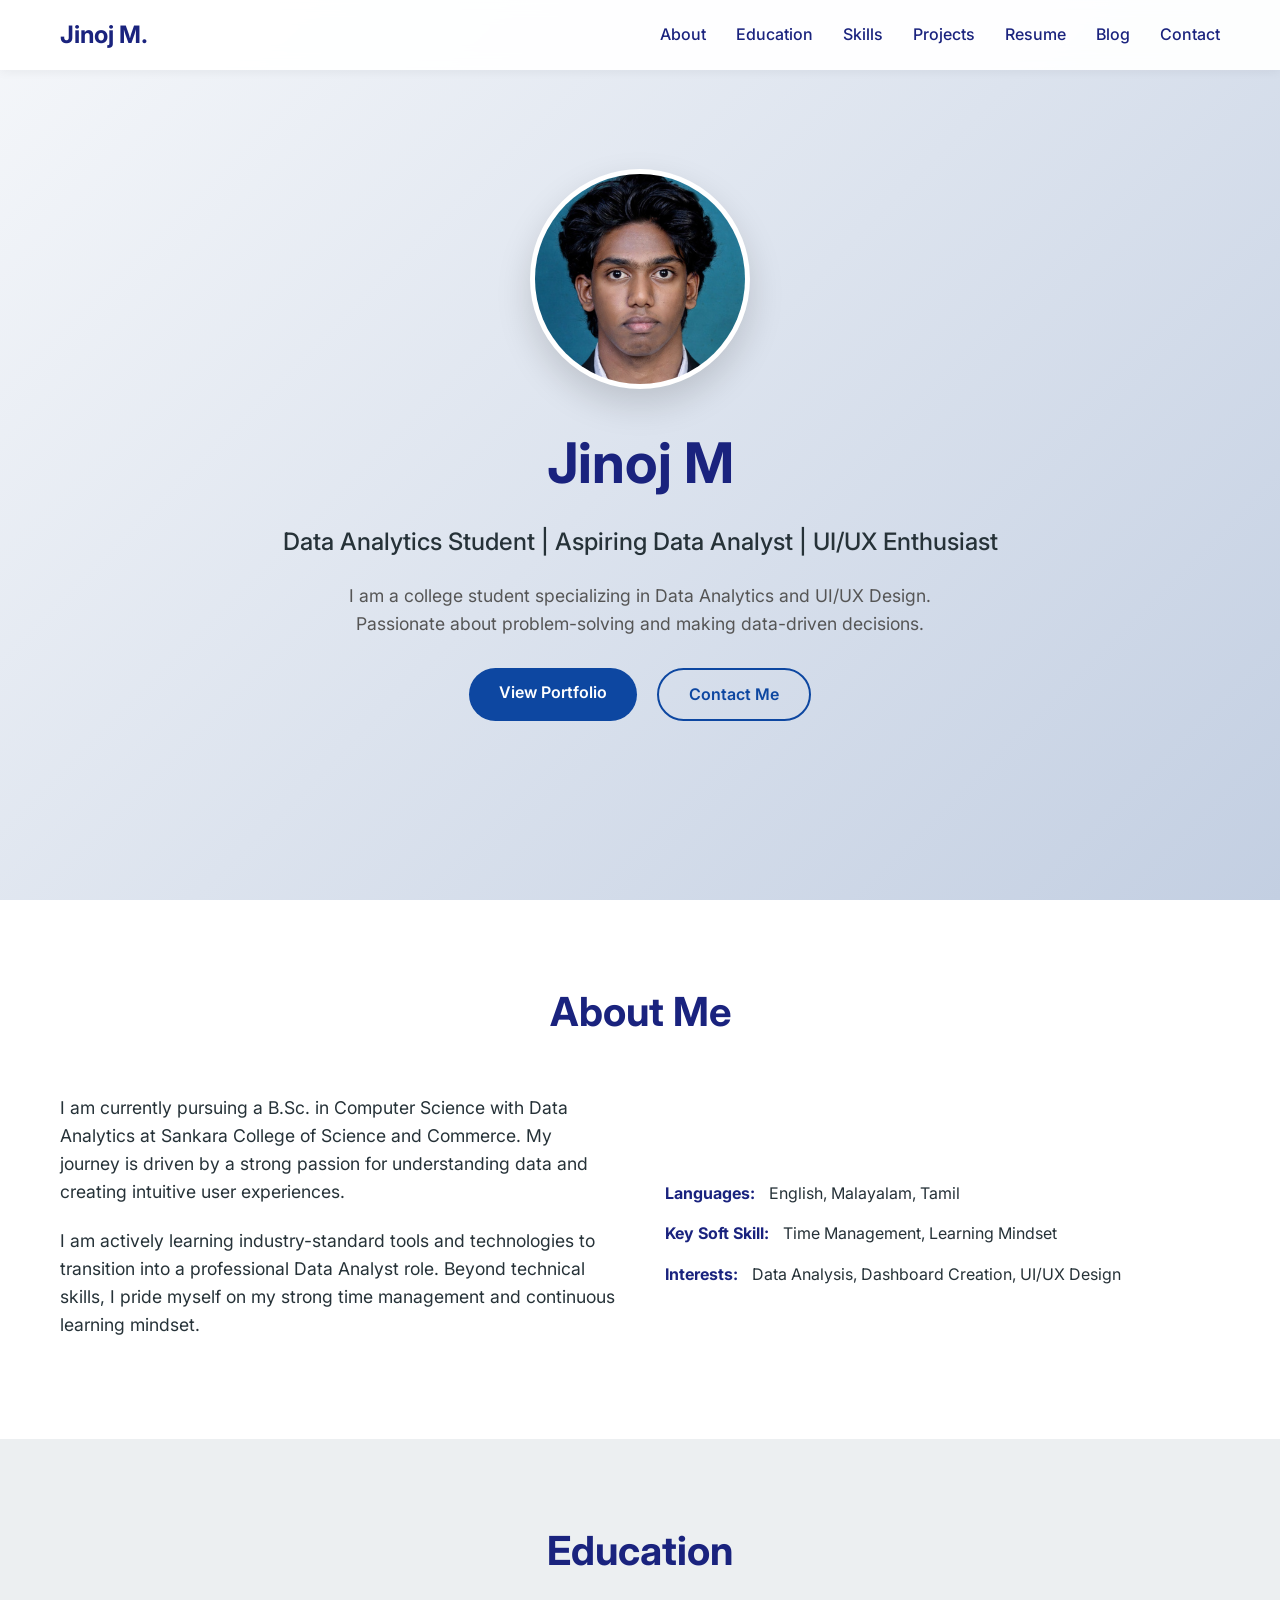
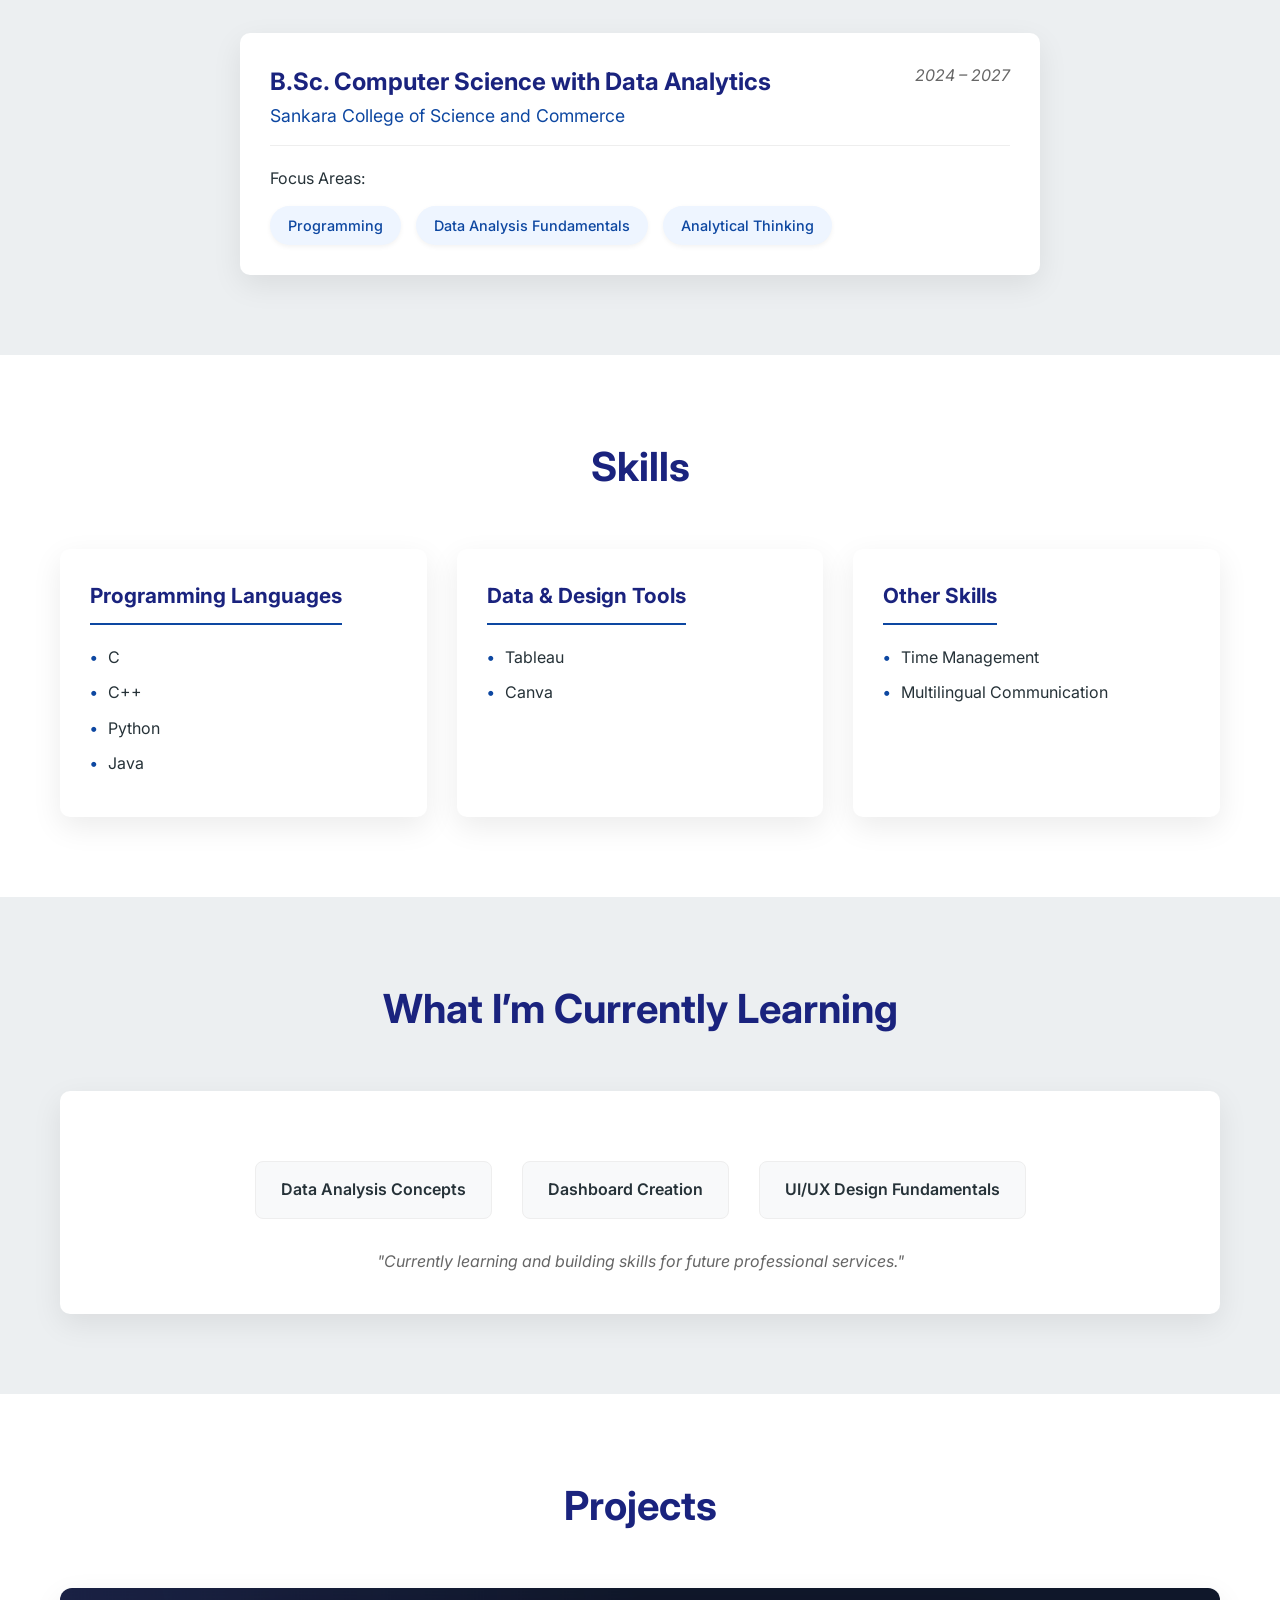
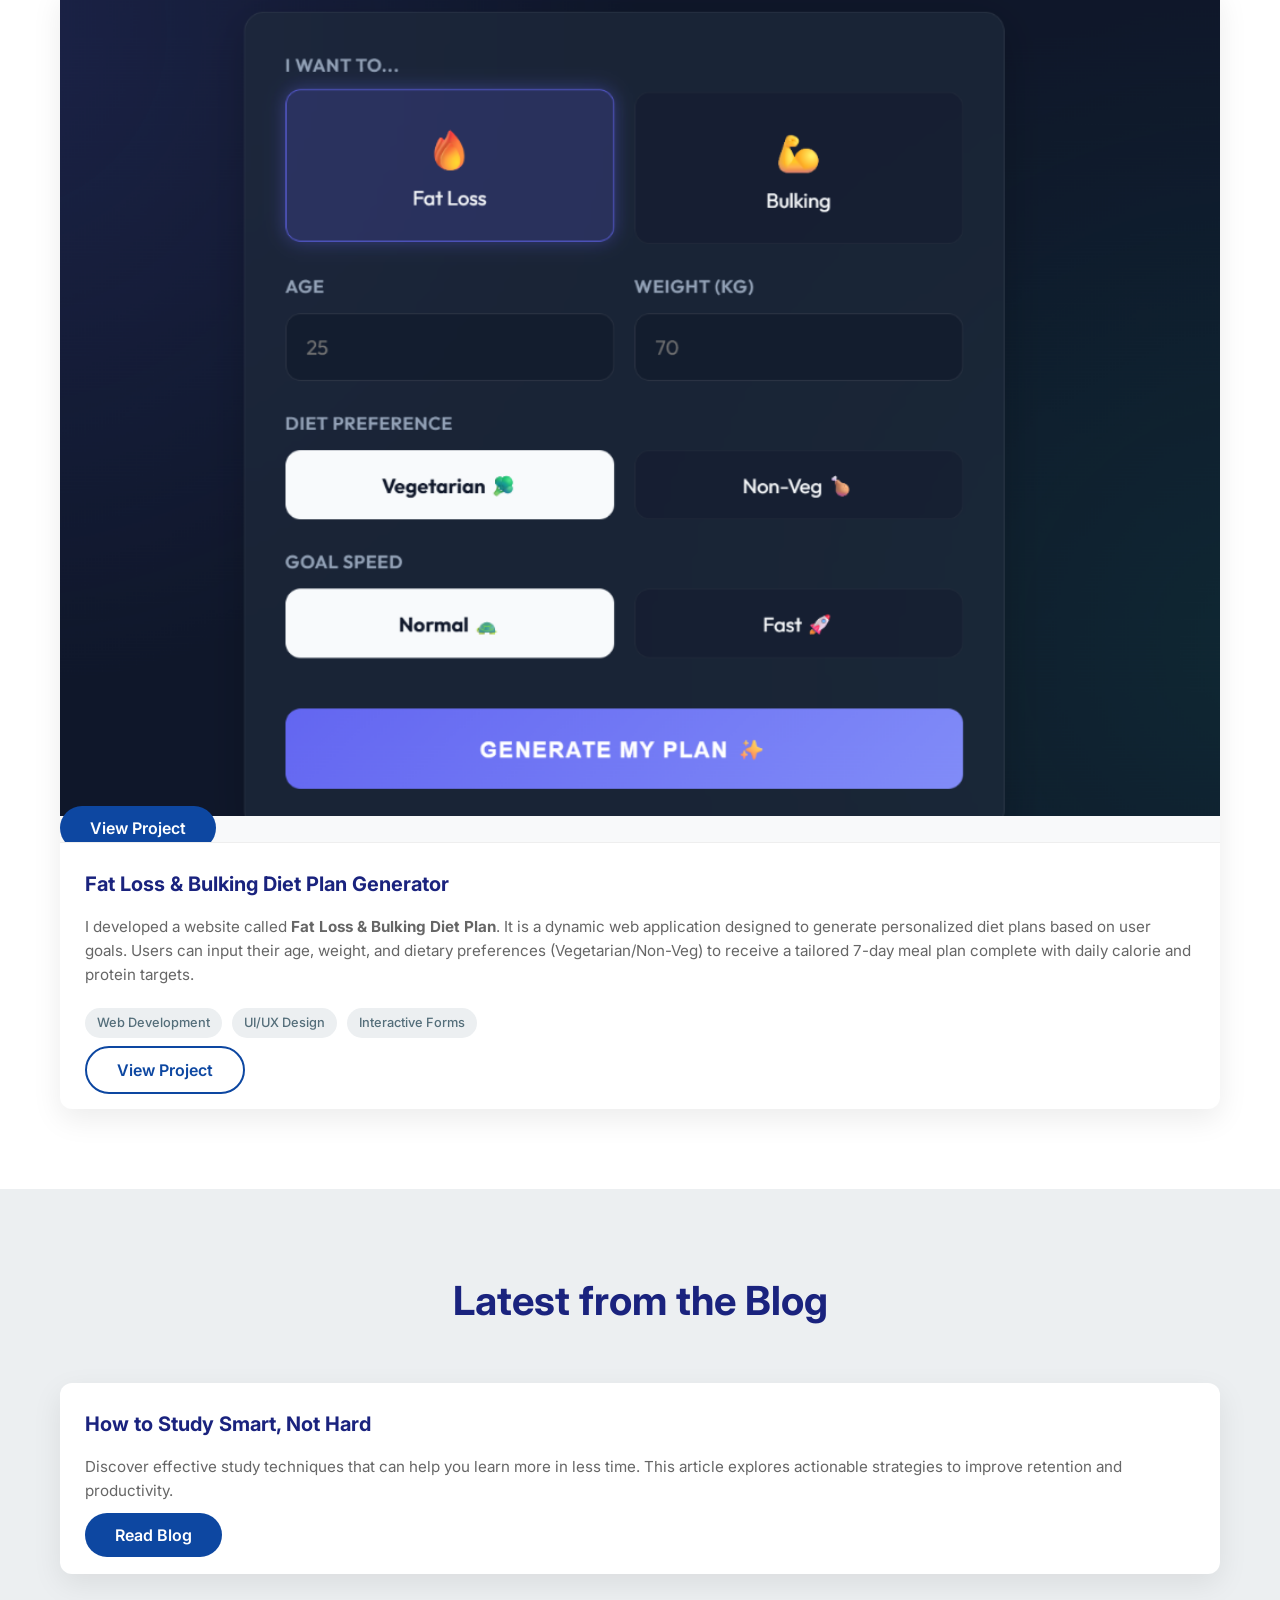
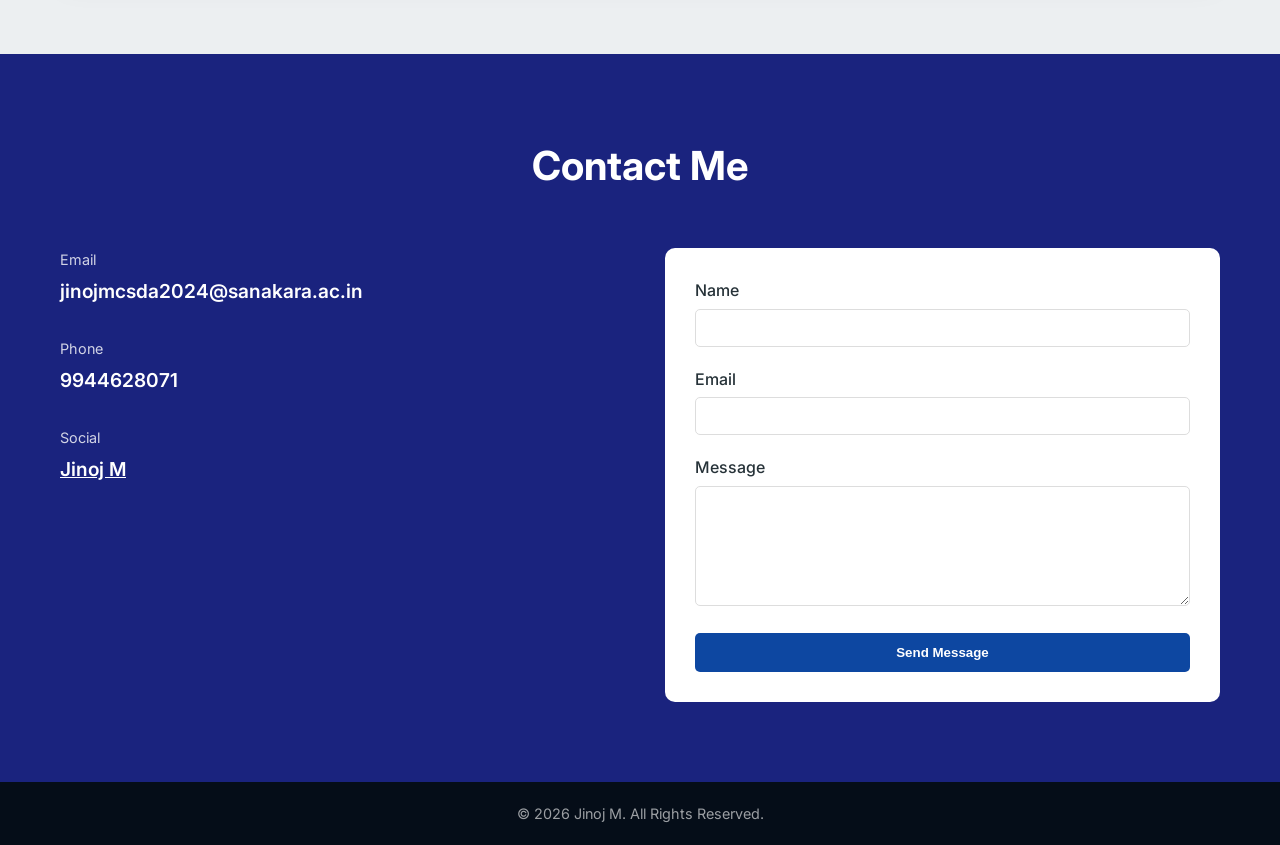
==== commit 20b97649: "add resume page" ====
--- a/index.html
+++ b/index.html
@@ -23,6 +23,7 @@
                     <li><a href="#education">Education</a></li>
                     <li><a href="#skills">Skills</a></li>
                     <li><a href="#projects">Projects</a></li>
+                    <li><a href="resume.html">Resume</a></li>
                     <li><a href="#blog">Blog</a></li>
                     <li><a href="#contact">Contact</a></li>
                 </ul>
@@ -198,6 +199,7 @@
         </div>
     </section>
 
+
     <!-- Blog Section -->
     <section id="blog">
         <div class="container">
